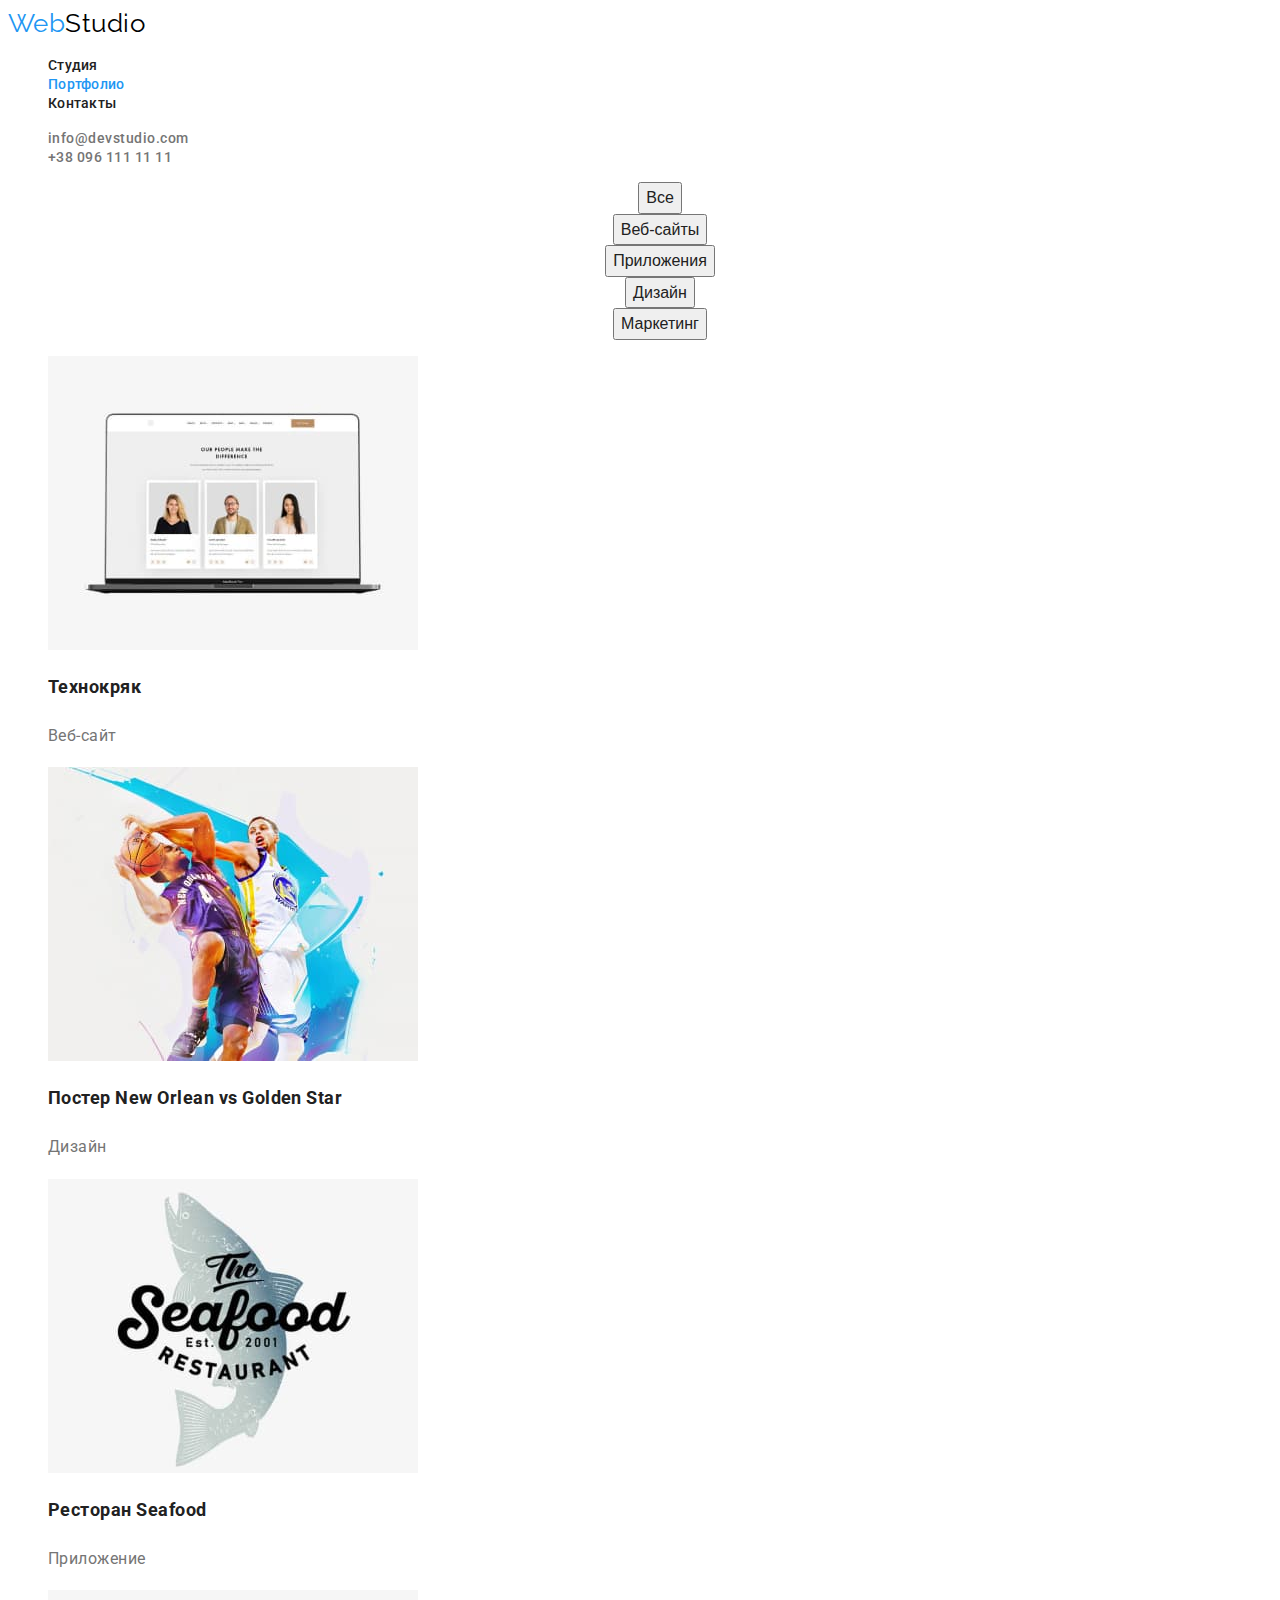
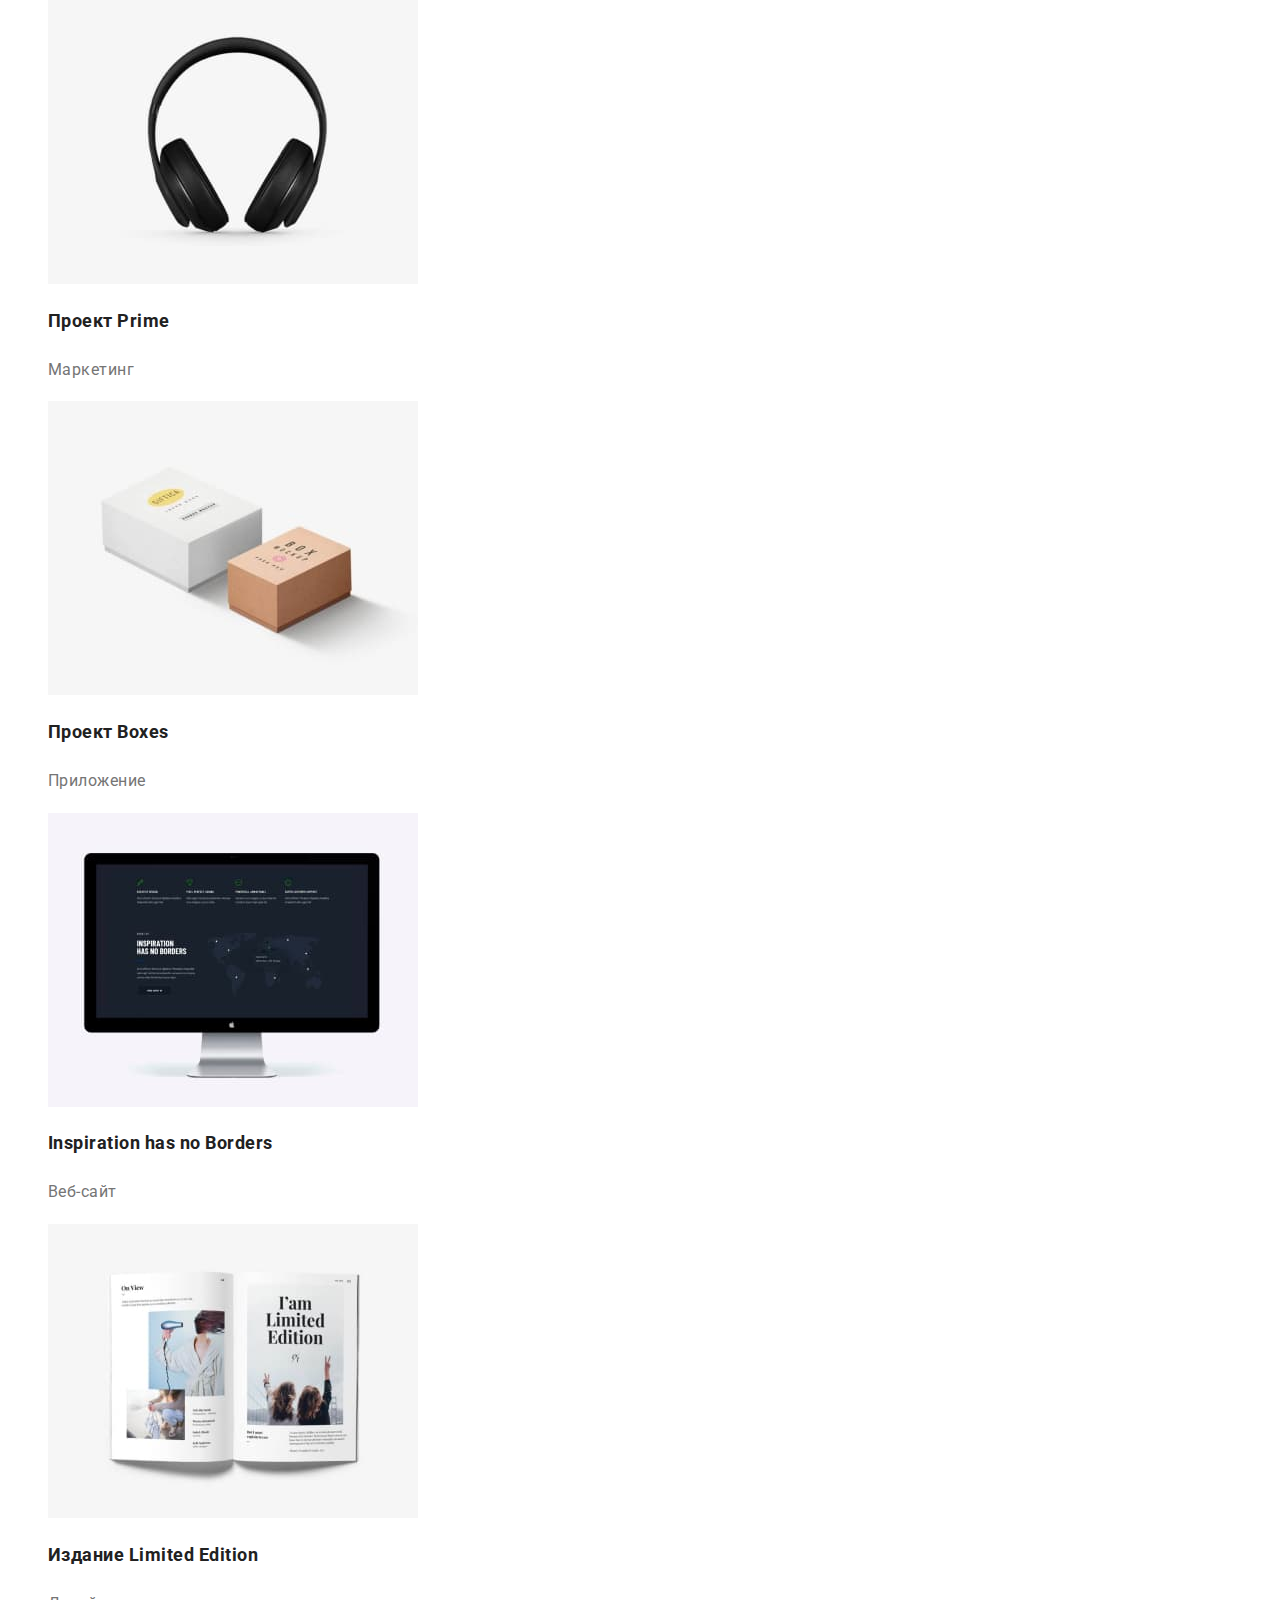
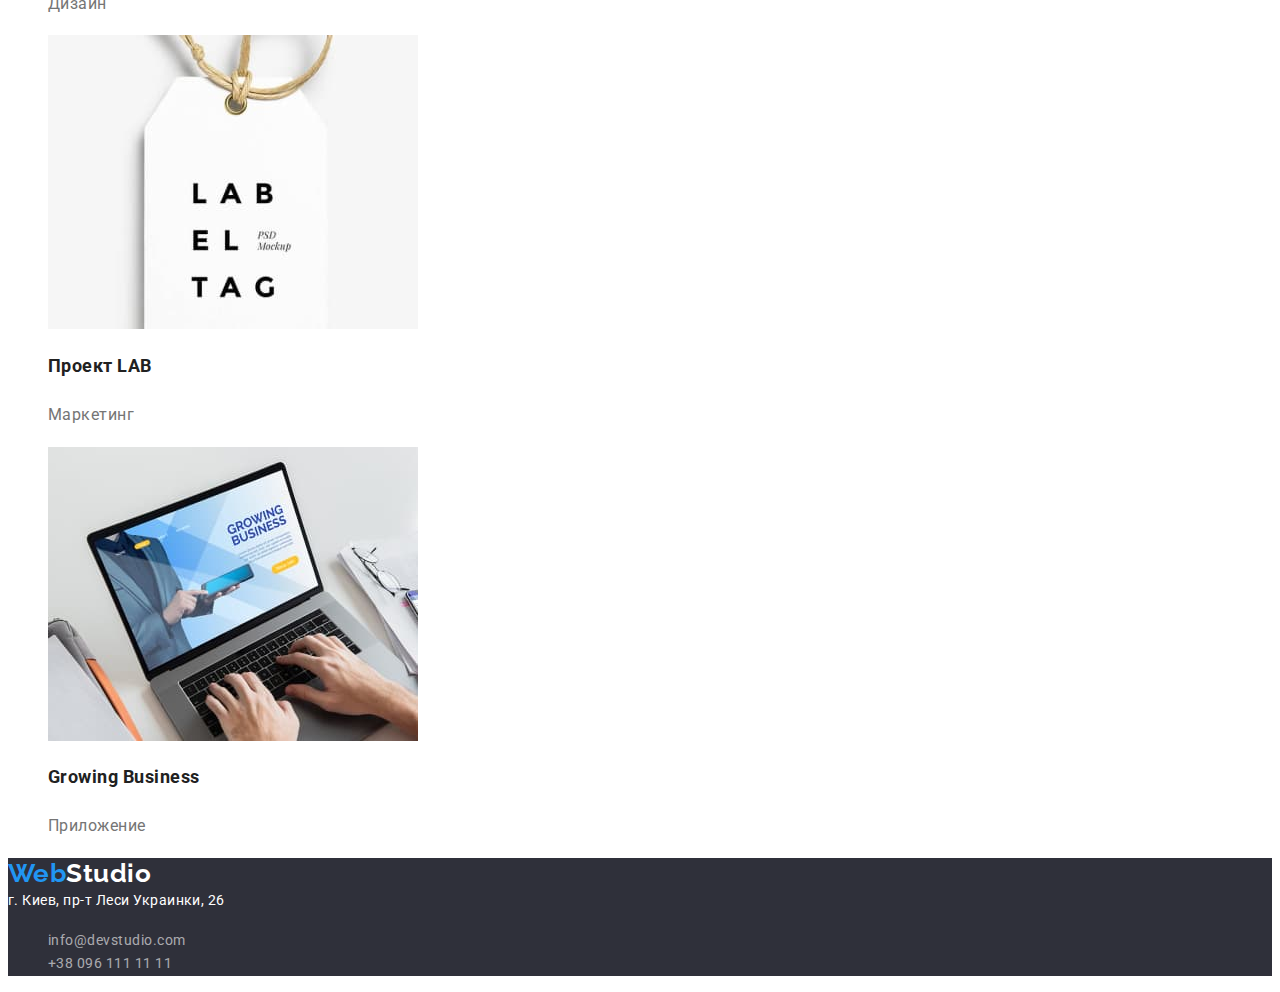
==== portfolio.html @ ec158809 "Скопіював всі дані з ДЗ№2 в папку з ДЗ№3" ====
<!DOCTYPE html>
<html lang="ru">
<head>
    <meta charset="UTF-8">
    <meta http-equiv="X-UA-Compatible" content="IE=edge">
    <meta name="viewport" content="width=device-width, initial-scale=1.0">
    <title>Document</title>
    <link rel="preconnect" href="https://fonts.googleapis.com">
    <link rel="preconnect" href="https://fonts.gstatic.com" crossorigin>
    <link href="https://fonts.googleapis.com/css2?family=Raleway:wght@700&family=Roboto:wght@400;500;700;900&display=swap"
        rel="stylesheet">
    <link rel="stylesheet" href="./css/styles.css" />
</head>

<body class="page">
    <!--Хедер сайта-->
    <header>
        <nav>
            <a href="./index.html" class="logo"><span class="span">Web</span>Studio</a>
            <ul class="site-nav list">
                <li><a href="./index.html" class="link">Студия</a></li>
                <li><a href="./portfolio.html" class="link current">Портфолио</a></li>
                <li><a href="" class="link">Контакты</a></li>
            </ul>
        </nav>
        <ul class="contacts-nav list">
            <li><a href="mailto:info@devstudio.com" class="link">info@devstudio.com</a></li>
            <li><a href="tel:+380961111111" class="link">+38 096 111 11 11</a></li>
        </ul>
    </header>

    <!--Мейн секшн Портфолио-->
    <main>
        <section>
            <ul class="portfolio-button">
                <li><button type="button" class="list">Все</button></li>
                <li><button type="button" class="list">Веб-сайты</button></li>
                <li><button type="button" class="list">Приложения</button></li>
                <li><button type="button" class="list">Дизайн</button></li>
                <li><button type="button" class="list">Маркетинг</button></li>
            </ul>
            <ul class="portfolio-works">
                <li>
                    <a href="/" class="link"><img src="./images/image1.jpg" alt="Наша работа 1" width="370">
                    <h2 class="title">Технокряк</h2>
                    <p class="text">Веб-сайт</p>
                </a>
                </li>
                <li>
                    <a href="/" class="link"><img src="./images/image2.jpg" alt="Наша работа 2" width="370">
                    <h2 class="title">Постер New Orlean vs Golden Star</h2>
                    <p class="text">Дизайн</p>
                </a>
                 </li>
                <li>
                    <a href="/" class="link"><img src="./images/image3.jpg" alt="Наша работа 3" width="370">
                    <h2 class="title">Ресторан Seafood</h2>
                    <p class="text">Приложение</p>
                </a>
                </li>
                <li>
                    <a href="/" class="link"><img src="./images/image4.jpg" alt="Наша работа 4" width="370">
                    <h2 class="title">Проект Prime</h2>
                    <p class="text">Маркетинг</p>
                </a>
                </li>
                <li>
                    <a href="/" class="link"><img src="./images/image5.jpg" alt="Наша работа 5" width="370">
                    <h2 class="title">Проект Boxes</h2>
                    <p class="text">Приложение</p>
                </a>
                </li>
                <li>
                    <a href="/" class="link"><img src="./images/image6.jpg" alt="Наша работа 6" width="370">
                    <h2 class="title">Inspiration has no Borders</h2>
                    <p class="text">Веб-сайт</p>
                </a>
                </li>
                <li>
                    <a href="/" class="link"><img src="./images/image7.jpg" alt="Наша работа 7" width="370">
                    <h2 class="title">Издание Limited Edition</h2>
                    <p class="text">Дизайн</p>
                </a>
                </li>
                <li>
                    <a href="/" class="link"><img src="./images/image8.jpg" alt="Наша работа 8" width="370">
                    <h2 class="title">Проект LAB</h2>
                    <p class="text">Маркетинг</p>
                </a>
                </li>
                <li>
                    <a href="/" class="link"><img src="./images/image9.jpg" alt="Наша работа 9" width="370">
                    <h2 class="title">Growing Business</h2>
                    <p class="text">Приложение</p>
                </a>
                </li>
            </ul>
        </section>
    </main>

            <!--Футер сайта-->
            <footer>
                <section class="footer">
                    <a href="/" class="logo"><span class="span">Web</span>Studio</a>
                    <address class="address">
                        г. Киев, пр-т Леси Украинки, 26
                    </address>
                    <address>
                        <ul class="footer-nav list">
                            <li><a href="mailto:info@devstudio.com" class="link">info@devstudio.com</a></li>
                            <li><a href="tel:+380961111111" class="link">+38 096 111 11 11</a></li>
                        </ul>
                    </address>
                </section>
            </footer>
            </body>
            
            </html>
---- css/styles.css ----
/* цвет основного текста #757575  */
/* вторичный цвет текста #212121 */
/* белый #FFFFFF*/
/* акцент #2196F3 */
/* цвет в лого #000000 */
/* цвет фона #E5E5E5 */

:root {
  --primary-text-color: #757575;
  --title-text-color: #212121;
  --accent-color: #2196f3;
  --logo-color: #000000;
  --hero-text-color: #ffffff;
  --primary-bg-color: #ffffff;
  --hero-bg-color: #2f303a;
  --footer-link-color: rgba(255, 255, 255, 0.6);
  --button-bg-hover-color: #188ce8;
}

.page {
  background-color: var(--primary-bg-color);
  color: var(--primary-text-color);
  font-family: Roboto, sans-serif;
  letter-spacing: 0.03em;
}

/* Logo */

.list {
  list-style: none;
}

.span {
  color: var(--accent-color);
}

.logo {
  color: var(--logo-color);
  font-family: Raleway, sans-serif;
  font-size: 26px;
  line-height: 1.19;
  text-decoration: none;
}

/* Site nav */
.site-nav .link {
  color: var(--title-text-color);
  font-weight: 500;
  font-size: 14px;
  line-height: 1.14;
  text-decoration: none;
  letter-spacing: 0.02em;
}

.site-nav .link:hover,
.site-nav .link:focus {
  color: var(--accent-color);
}

.contacts-nav .link {
  color: var(--primary-text-color);
  font-weight: 500;
  font-size: 14px;
  line-height: 1.14;
  text-decoration: none;
}

.contacts-nav .link:hover,
.contacts-nav .link:focus {
  color: var(--accent-color);
}
.site-nav .link.current {
  color: var(--accent-color);
}

/* Hero */
.hero-title {
  color: var(--hero-text-color);
  font-weight: 900;
  font-size: 44px;
  line-height: 1.36;
  text-align: center;
  letter-spacing: 0.06em;
  text-transform: uppercase;
}

.hero-text {
  background: var(--hero-bg-color);
}

.hero-text .button:hover {
  background-color: var(--button-bg-hover-color);
}

/* Section */
.section-title {
  color: var(--title-text-color);
  font-weight: 700;
  font-size: 36px;
  line-height: 1.17;
  text-align: center;
}

/* Portfolio works */

.portfolio-works {
  list-style: none;
}

.portfolio-works .link {
  text-decoration: none;
}

.portfolio-works .title {
  font-weight: 700;
  font-size: 18px;
  line-height: 2;
  color: var(--title-text-color);
}

.portfolio-works .text {
  font-size: 16px;
  line-height: 1.9;
  color: var(--primary-text-color);
}

/* Features */
.feature-list .title {
  color: var(--title-text-color);
  font-weight: 700;
  font-size: 14px;
  line-height: 1.14;
  text-transform: uppercase;
}

.feature-list .text {
  font-size: 14px;
  line-height: 1.7;
}

/* Team */
.team-list .title {
  color: var(--title-text-color);
  font-weight: 500;
  font-size: 16px;
  line-height: 1.19;
}

.team-list .text {
  font-size: 16px;
  line-height: 1.19;
}

/* Button */

.button {
  color: var(--hero-text-color);
  background-color: var(--accent-color);
  font-family: inherit;
  font-weight: 700;
  font-size: 16px;
  line-height: 1.88;
  align-items: center;
  text-align: center;
  cursor: pointer;
}

.portfolio-button {
  text-align: center;
  list-style: none;
  color: var(--title-text-color);
}

.portfolio-button .list {
  font-weight: 500;
  font-size: 16px;
  line-height: 1.6;
  color: var(--title-text-color);
}

.portfolio-button .list:hover {
  background-color: var(--accent-color);
  color: var(--hero-text-color);
  cursor: pointer;
}

/* Footer */

.footer {
  background: var(--hero-bg-color);
}
.footer .logo {
  font-weight: 700;
  font-size: 26px;
  line-height: 1.19;
  color: var(--hero-text-color);
}
.address {
  font-style: normal;
  font-size: 14px;
  line-height: 1.7;
  color: var(--hero-text-color);
}

.footer-nav .link {
  font-style: normal;
  font-size: 14px;
  line-height: 1.7;
  color: var(--footer-link-color);
  text-decoration: none;
}

.footer-nav .link:hover,
.footer-nav .link:focus {
  color: var(--accent-color);
}
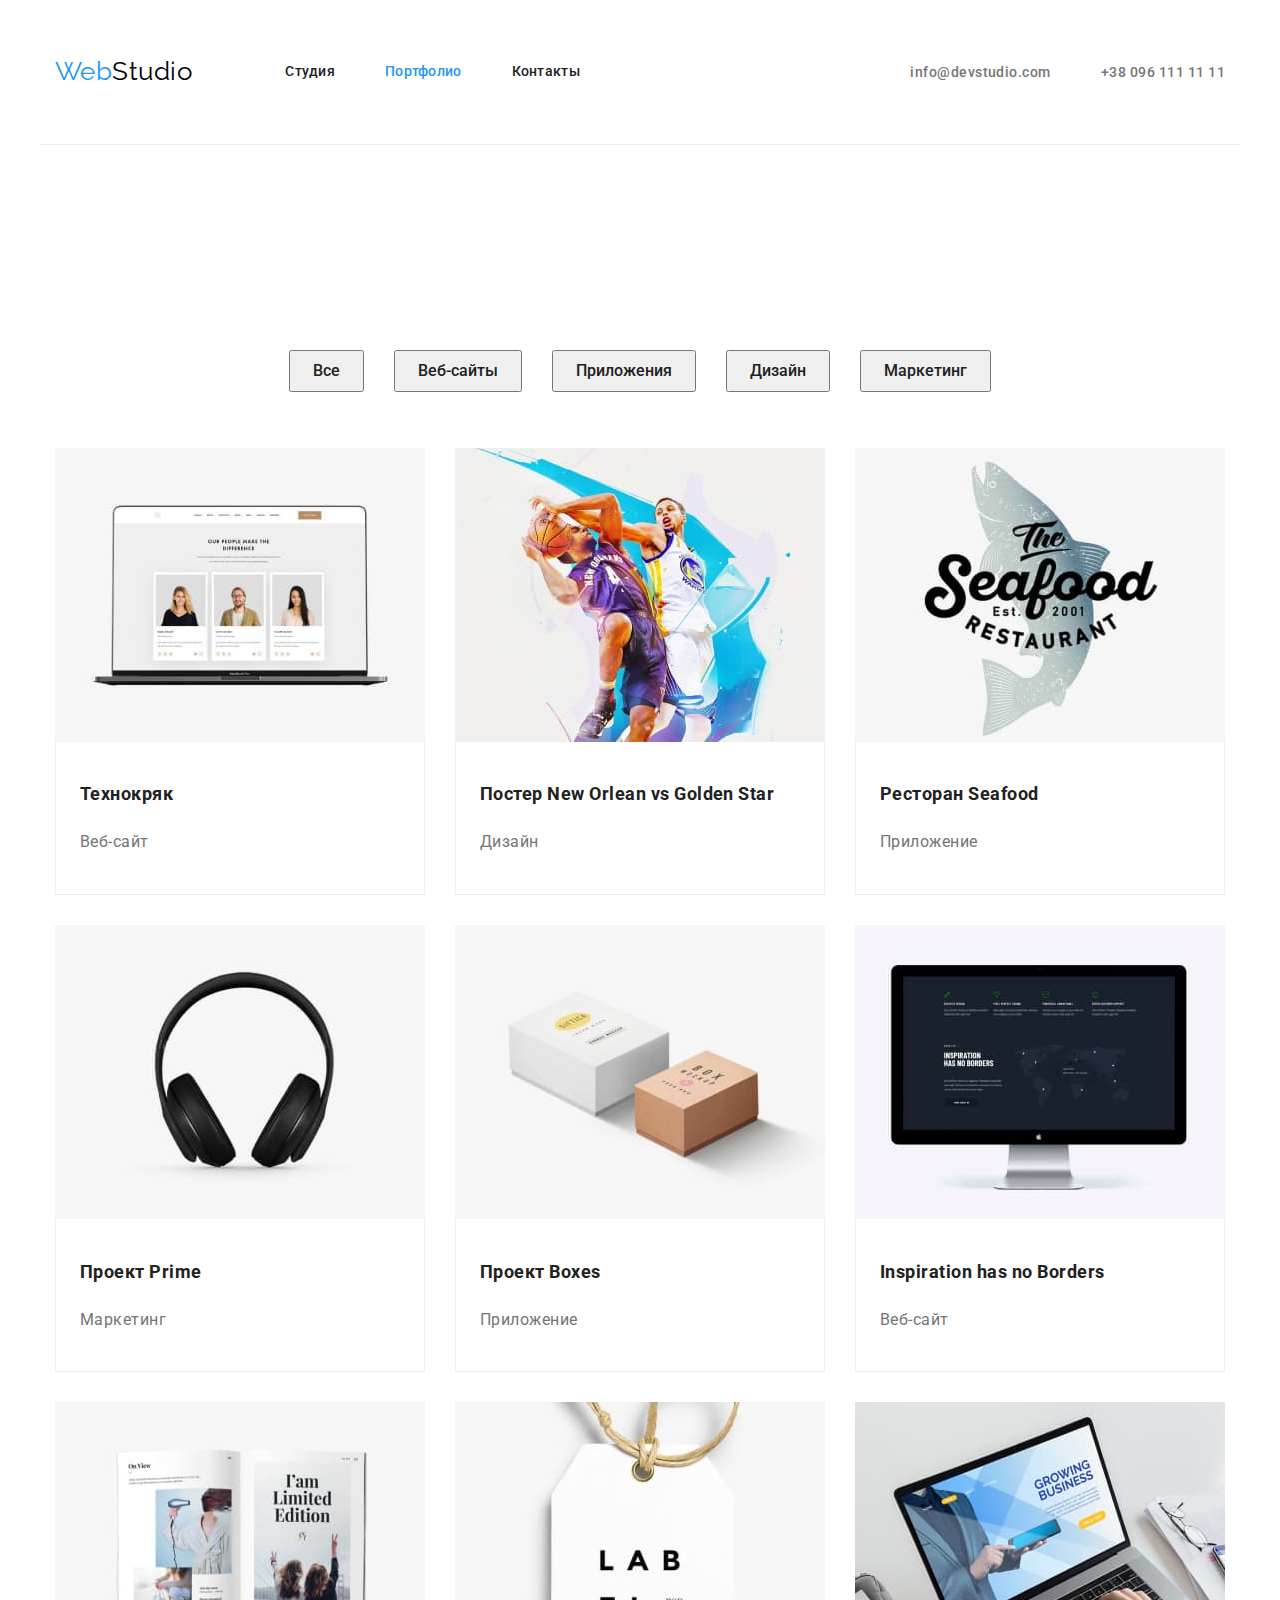
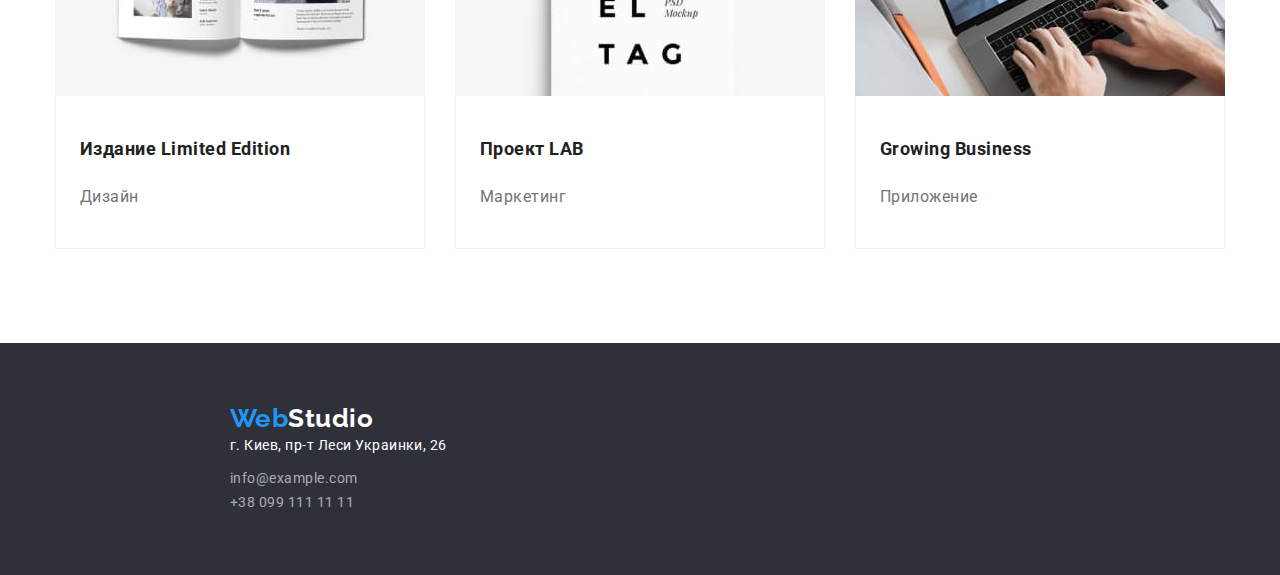
==== commit 802b56ac: "Закінчив виконання ДЗ№3" ====
--- a/portfolio.html
+++ b/portfolio.html
@@ -9,108 +9,141 @@
     <link rel="preconnect" href="https://fonts.gstatic.com" crossorigin>
     <link href="https://fonts.googleapis.com/css2?family=Raleway:wght@700&family=Roboto:wght@400;500;700;900&display=swap"
         rel="stylesheet">
+    <link rel="stylesheet" href="https://cdnjs.cloudflare.com/ajax/libs/modern-normalize/1.1.0/modern-normalize.min.css">
     <link rel="stylesheet" href="./css/styles.css" />
 </head>
 
 <body class="page">
-    <!--Хедер сайта-->
-    <header>
-        <nav>
+<!--Хедер сайта-->
+<header>
+    <div class="container header">
+        <nav class="nav">
             <a href="./index.html" class="logo"><span class="span">Web</span>Studio</a>
             <ul class="site-nav list">
-                <li><a href="./index.html" class="link">Студия</a></li>
-                <li><a href="./portfolio.html" class="link current">Портфолио</a></li>
-                <li><a href="" class="link">Контакты</a></li>
+                <li class="item"><a href="./index.html" class="link">Студия</a></li>
+                <li class="item"><a href="./portfolio.html" class="link current">Портфолио</a></li>
+                <li class="item"><a href="" class="link">Контакты</a></li>
             </ul>
         </nav>
         <ul class="contacts-nav list">
-            <li><a href="mailto:info@devstudio.com" class="link">info@devstudio.com</a></li>
-            <li><a href="tel:+380961111111" class="link">+38 096 111 11 11</a></li>
+            <li class="item"><a href="mailto:info@devstudio.com" class="link">info@devstudio.com</a></li>
+            <li class="item"><a href="tel:+380961111111" class="link">+38 096 111 11 11</a></li>
         </ul>
-    </header>
+    </div>
+</header>
 
     <!--Мейн секшн Портфолио-->
     <main>
         <section>
+            <div class="container portfolio">
             <ul class="portfolio-button">
-                <li><button type="button" class="list">Все</button></li>
-                <li><button type="button" class="list">Веб-сайты</button></li>
-                <li><button type="button" class="list">Приложения</button></li>
-                <li><button type="button" class="list">Дизайн</button></li>
-                <li><button type="button" class="list">Маркетинг</button></li>
+                <li class="item"><button type="button" class="list">Все</button></li>
+                <li class="item"><button type="button" class="list">Веб-сайты</button></li>
+                <li class="item"><button type="button" class="list">Приложения</button></li>
+                <li class="item"><button type="button" class="list">Дизайн</button></li>
+                <li class="item"><button type="button" class="list">Маркетинг</button></li>
             </ul>
             <ul class="portfolio-works">
-                <li>
+                <li class="portfolio-item">
                     <a href="/" class="link"><img src="./images/image1.jpg" alt="Наша работа 1" width="370">
+                    <div class="item-content">
                     <h2 class="title">Технокряк</h2>
                     <p class="text">Веб-сайт</p>
+                    </div>
                 </a>
                 </li>
-                <li>
+
+                <li class="portfolio-item">                    
                     <a href="/" class="link"><img src="./images/image2.jpg" alt="Наша работа 2" width="370">
+                    <div class="item-content">
                     <h2 class="title">Постер New Orlean vs Golden Star</h2>
                     <p class="text">Дизайн</p>
-                </a>
+                    </div>
+                </a>                                
                  </li>
-                <li>
+
+                <li class="portfolio-item">                   
                     <a href="/" class="link"><img src="./images/image3.jpg" alt="Наша работа 3" width="370">
+                    <div class="item-content">
                     <h2 class="title">Ресторан Seafood</h2>
                     <p class="text">Приложение</p>
+                    </div>
+                </a>                
+                </li>
+
+                <li class="portfolio-item">
+                    <a href="/" class="link"><img src="./images/image4.jpg" alt="Наша работа 4" width="370">
+                <div class="item-content">
+                    <h2 class="title">Проект Prime</h2>
+                    <p class="text">Маркетинг</p>
+                    </div>
                 </a>
                 </li>
-                <li>
-                    <a href="/" class="link"><img src="./images/image4.jpg" alt="Наша работа 4" width="370">
-                    <h2 class="title">Проект Prime</h2>
-                    <p class="text">Маркетинг</p>
+
+                <li class="portfolio-item">
+                    <a href="/" class="link"><img src="./images/image5.jpg" alt="Наша работа 5" width="370">
+                    <div class="item-content">
+                    <h2 class="title">Проект Boxes</h2>
+                    <p class="text">Приложение</p>
+                    </div>
                 </a>
                 </li>
-                <li>
-                    <a href="/" class="link"><img src="./images/image5.jpg" alt="Наша работа 5" width="370">
-                    <h2 class="title">Проект Boxes</h2>
-                    <p class="text">Приложение</p>
+
+                <li class="portfolio-item">
+                    <a href="/" class="link"><img src="./images/image6.jpg" alt="Наша работа 6" width="370">
+                    <div class="item-content">
+                    <h2 class="title">Inspiration has no Borders</h2>
+                    <p class="text">Веб-сайт</p>
+                    </div>
                 </a>
                 </li>
-                <li>
-                    <a href="/" class="link"><img src="./images/image6.jpg" alt="Наша работа 6" width="370">
-                    <h2 class="title">Inspiration has no Borders</h2>
-                    <p class="text">Веб-сайт</p>
+
+                <li class="portfolio-item">
+                    <a href="/" class="link"><img src="./images/image7.jpg" alt="Наша работа 7" width="370">
+                <div class="item-content">
+                    <h2 class="title">Издание Limited Edition</h2>
+                    <p class="text">Дизайн</p>
+                    </div>
                 </a>
                 </li>
-                <li>
-                    <a href="/" class="link"><img src="./images/image7.jpg" alt="Наша работа 7" width="370">
-                    <h2 class="title">Издание Limited Edition</h2>
-                    <p class="text">Дизайн</p>
+
+                <li class="portfolio-item">
+                    <a href="/" class="link"><img src="./images/image8.jpg" alt="Наша работа 8" width="370">
+                    <div class="item-content">
+                    <h2 class="title">Проект LAB</h2>
+                    <p class="text">Маркетинг</p>
+                    </div>
                 </a>
                 </li>
-                <li>
-                    <a href="/" class="link"><img src="./images/image8.jpg" alt="Наша работа 8" width="370">
-                    <h2 class="title">Проект LAB</h2>
-                    <p class="text">Маркетинг</p>
-                </a>
-                </li>
-                <li>
+
+                <li class="portfolio-item">
                     <a href="/" class="link"><img src="./images/image9.jpg" alt="Наша работа 9" width="370">
-                    <h2 class="title">Growing Business</h2>
+                    <div class="item-content">
+                        <h2 class="title">Growing Business</h2>
                     <p class="text">Приложение</p>
+                    </div>
                 </a>
                 </li>
             </ul>
+            </div>
         </section>
     </main>
 
             <!--Футер сайта-->
             <footer>
                 <section class="footer">
-                    <a href="/" class="logo"><span class="span">Web</span>Studio</a>
-                    <address class="address">
-                        г. Киев, пр-т Леси Украинки, 26
-                    </address>
-                    <address>
-                        <ul class="footer-nav list">
-                            <li><a href="mailto:info@devstudio.com" class="link">info@devstudio.com</a></li>
-                            <li><a href="tel:+380961111111" class="link">+38 096 111 11 11</a></li>
-                        </ul>
-                    </address>
+                    <div class="container footer-site">
+                        <a href="/" class="logo"><span class="span">Web</span>Studio</a>
+                        <address class="address">
+                            г. Киев, пр-т Леси Украинки, 26
+                        </address>
+                        <address>
+                            <ul class="footer-nav list">
+                                <li><a href="info@example.com" class="link">info@example.com</a></li>
+                                <li><a href="tel:+380991111111" class="link">+38 099 111 11 11</a></li>
+                            </ul>
+                        </address>
+                    </div>
                 </section>
             </footer>
             </body>
--- a/css/styles.css
+++ b/css/styles.css
@@ -15,6 +15,7 @@
   --hero-bg-color: #2f303a;
   --footer-link-color: rgba(255, 255, 255, 0.6);
   --button-bg-hover-color: #188ce8;
+  --header-border-color: #ececec;
 }
 
 .page {
@@ -24,14 +25,45 @@
   letter-spacing: 0.03em;
 }
 
+img {
+display: block;
+max-width: 100%;
+height: auto;
+}
+
+.container {
+  width: 1200px;
+  margin-left: auto;
+  margin-right: auto;
+  padding-left: 15px;
+  padding-right: 15px;
+  }
+
+/* Header */
+
+.header {
+  display: flex;
+  align-items: center;
+  margin-top: 0;
+  margin-bottom: 11px;
+  padding-top: 32px;
+  padding-bottom: 32px;
+  border-bottom: 1px solid var(--header-border-color);
+  px;
+}
+
 /* Logo */
 
 .list {
   list-style: none;
+  padding: 0;
+  margin: 0;
 }
 
 .span {
   color: var(--accent-color);
+  padding-top: 24px;
+  padding-bottom: 25px;
 }
 
 .logo {
@@ -40,16 +72,40 @@
   font-size: 26px;
   line-height: 1.19;
   text-decoration: none;
+  padding-top: 24px;
+  padding-bottom: 25px;
 }
 
 /* Site nav */
+
+.nav {
+  display: flex;
+}
+
+.site-nav {
+  display: flex;
+  margin-left: 93px;
+}
+
+.site-nav .item + .item {
+  margin-left: 50px;
+}
+
+.contacts-nav {
+  display: flex;
+  margin-left: auto;
+}
+
 .site-nav .link {
+  display: block;
   color: var(--title-text-color);
   font-weight: 500;
   font-size: 14px;
   line-height: 1.14;
   text-decoration: none;
   letter-spacing: 0.02em;
+  padding-top: 32px;
+  padding-bottom: 32px;
 }
 
 .site-nav .link:hover,
@@ -57,6 +113,10 @@
   color: var(--accent-color);
 }
 
+.contacts-nav .item + .item {
+  margin-left: 50px;
+}
+
 .contacts-nav .link {
   color: var(--primary-text-color);
   font-weight: 500;
@@ -74,18 +134,25 @@
 }
 
 /* Hero */
+
 .hero-title {
   color: var(--hero-text-color);
   font-weight: 900;
   font-size: 44px;
   line-height: 1.36;
-  text-align: center;
   letter-spacing: 0.06em;
   text-transform: uppercase;
+  margin-top: 0;
+  margin-bottom: 0px;
+  padding-top: 200px;
+  padding-bottom: 30px;
+  min-width: 696px;
 }
 
 .hero-text {
   background: var(--hero-bg-color);
+  text-align: center;
+  max-width: 1600px;
 }
 
 .hero-text .button:hover {
@@ -101,15 +168,42 @@
   text-align: center;
 }
 
+.visually-hidden {
+  position: absolute;
+  clip: rect(0 0 0 0);
+  width: 1px;
+  height: 1px;
+  margin: -1px;
+}
+
 /* Portfolio works */
+
+.portfolio {
+  padding-top: 94px;
+  padding-bottom: 94px;
+  margin-top: 0;
+  margin-bottom: 0;
+}
 
 .portfolio-works {
   list-style: none;
+  padding: 0;
+  margin: 0;
+  display: flex;
+  flex-wrap: wrap;
+  margin-left: -30px;
+  margin-top: -30px;
+}
+
+.portfolio-item {
+  flex-basis: calc(100%/3-30px);
+  margin-left: 30px;
+  margin-top: 30px;
 }
 
 .portfolio-works .link {
   text-decoration: none;
-}
+  }
 
 .portfolio-works .title {
   font-weight: 700;
@@ -122,10 +216,38 @@
   font-size: 16px;
   line-height: 1.9;
   color: var(--primary-text-color);
+  margin-top: 4px;
+}
+
+.item-content {
+  padding: 20px 24px;
+  border-bottom: 1px solid #EEEEEE;
+  border-left: 1px solid #EEEEEE; 
+  border-right: 1px solid #EEEEEE;
 }
 
 /* Features */
-.feature-list .title {
+.features {
+  padding-top: 83px;
+  padding-bottom: 94px;
+  margin-top: 0;
+  margin-bottom: 0;
+  }
+
+  .feature-list {
+    display: flex;
+  }
+  
+  .feature-list .item {
+    width: 270px;
+    margin-left: 30px;
+  }
+
+ .feature-list .title {
+  margin-top: 0;
+  margin-bottom: 10px;
+  padding-top: 0;
+  padding-bottom: 0;
   color: var(--title-text-color);
   font-weight: 700;
   font-size: 14px;
@@ -134,21 +256,78 @@
 }
 
 .feature-list .text {
+  margin-top: 0;
+  margin-bottom: 0;
+  padding-top: 0;
+  padding-bottom: 0;
   font-size: 14px;
   line-height: 1.7;
 }
 
+/* Working */
+
+.working {
+  padding-top: 0;
+  padding-bottom: 94px;
+  margin-top: 0;
+  margin-bottom: 0;
+  }
+
+.we-working {
+  margin-top: 0;
+  margin-bottom: 50px;
+  padding-top: 0;
+  padding-bottom: 0;
+}
+
+.working-list {
+  display: flex;
+  list-style: none;
+}
+
+.working-list .item + .item {
+  margin-left: 30px;
+}
+
 /* Team */
+
+.team {
+  max-width: 1600px;
+  margin-top: 0;
+  margin-bottom: 0;
+  padding-top: 0;
+  padding-bottom: 94px;
+}
+
+.section-title .team {
+  margin-top: 0;
+  margin-bottom: 0;
+  padding-top: 0;
+  padding-bottom: 50px;
+  }
+
+  .team-list {
+    display: flex;
+  }
+
+  .team-list .item + .item {
+    margin-left: 30px;
+  }
+
 .team-list .title {
   color: var(--title-text-color);
   font-weight: 500;
   font-size: 16px;
   line-height: 1.19;
-}
+  margin: 30px 59px 10px 60px;
+  padding: 0;
+  }
 
 .team-list .text {
   font-size: 16px;
   line-height: 1.19;
+  margin: 0 70px 30px;
+  padding: 0;
 }
 
 /* Button */
@@ -163,12 +342,28 @@
   align-items: center;
   text-align: center;
   cursor: pointer;
-}
+
+  border-radius: 4px;
+  min-width: 200px;
+  padding: 10px 32px;
+  display: inline-block;
+  margin-top: 30px;
+  margin-bottom: 200px;
+  }
 
 .portfolio-button {
+  display: flex;
+  justify-content: center;
   text-align: center;
   list-style: none;
   color: var(--title-text-color);
+  margin: 0;
+  padding: 0;
+}
+
+.portfolio-button .item + .item {
+  display: flex;
+  margin-left: 30px;
 }
 
 .portfolio-button .list {
@@ -176,6 +371,10 @@
   font-size: 16px;
   line-height: 1.6;
   color: var(--title-text-color);
+  max-width: 145px;
+  padding: 6px 22px;
+  margin-top: 100px;
+  margin-bottom: 56px;
 }
 
 .portfolio-button .list:hover {
@@ -186,20 +385,34 @@
 
 /* Footer */
 
+.footer-site {
+  width: 1600px;
+  padding-top: 60px;
+  padding-bottom: 60px;
+  margin-top: 0;
+  margin-bottom: 0;
+ }
+
 .footer {
   background: var(--hero-bg-color);
 }
+
 .footer .logo {
   font-weight: 700;
   font-size: 26px;
   line-height: 1.19;
   color: var(--hero-text-color);
+  margin: 0 1240px 20px 215px;
+  padding: 0;
 }
 .address {
   font-style: normal;
   font-size: 14px;
   line-height: 1.7;
   color: var(--hero-text-color);
+  margin: 0 1154px 9px 215px;
+  padding: 0;
+  width: 231px;
 }
 
 .footer-nav .link {
@@ -208,6 +421,9 @@
   line-height: 1.7;
   color: var(--footer-link-color);
   text-decoration: none;
+  margin: 0 1154px 9px 215px ;
+  padding: 0;
+  width: 231px;
 }
 
 .footer-nav .link:hover,
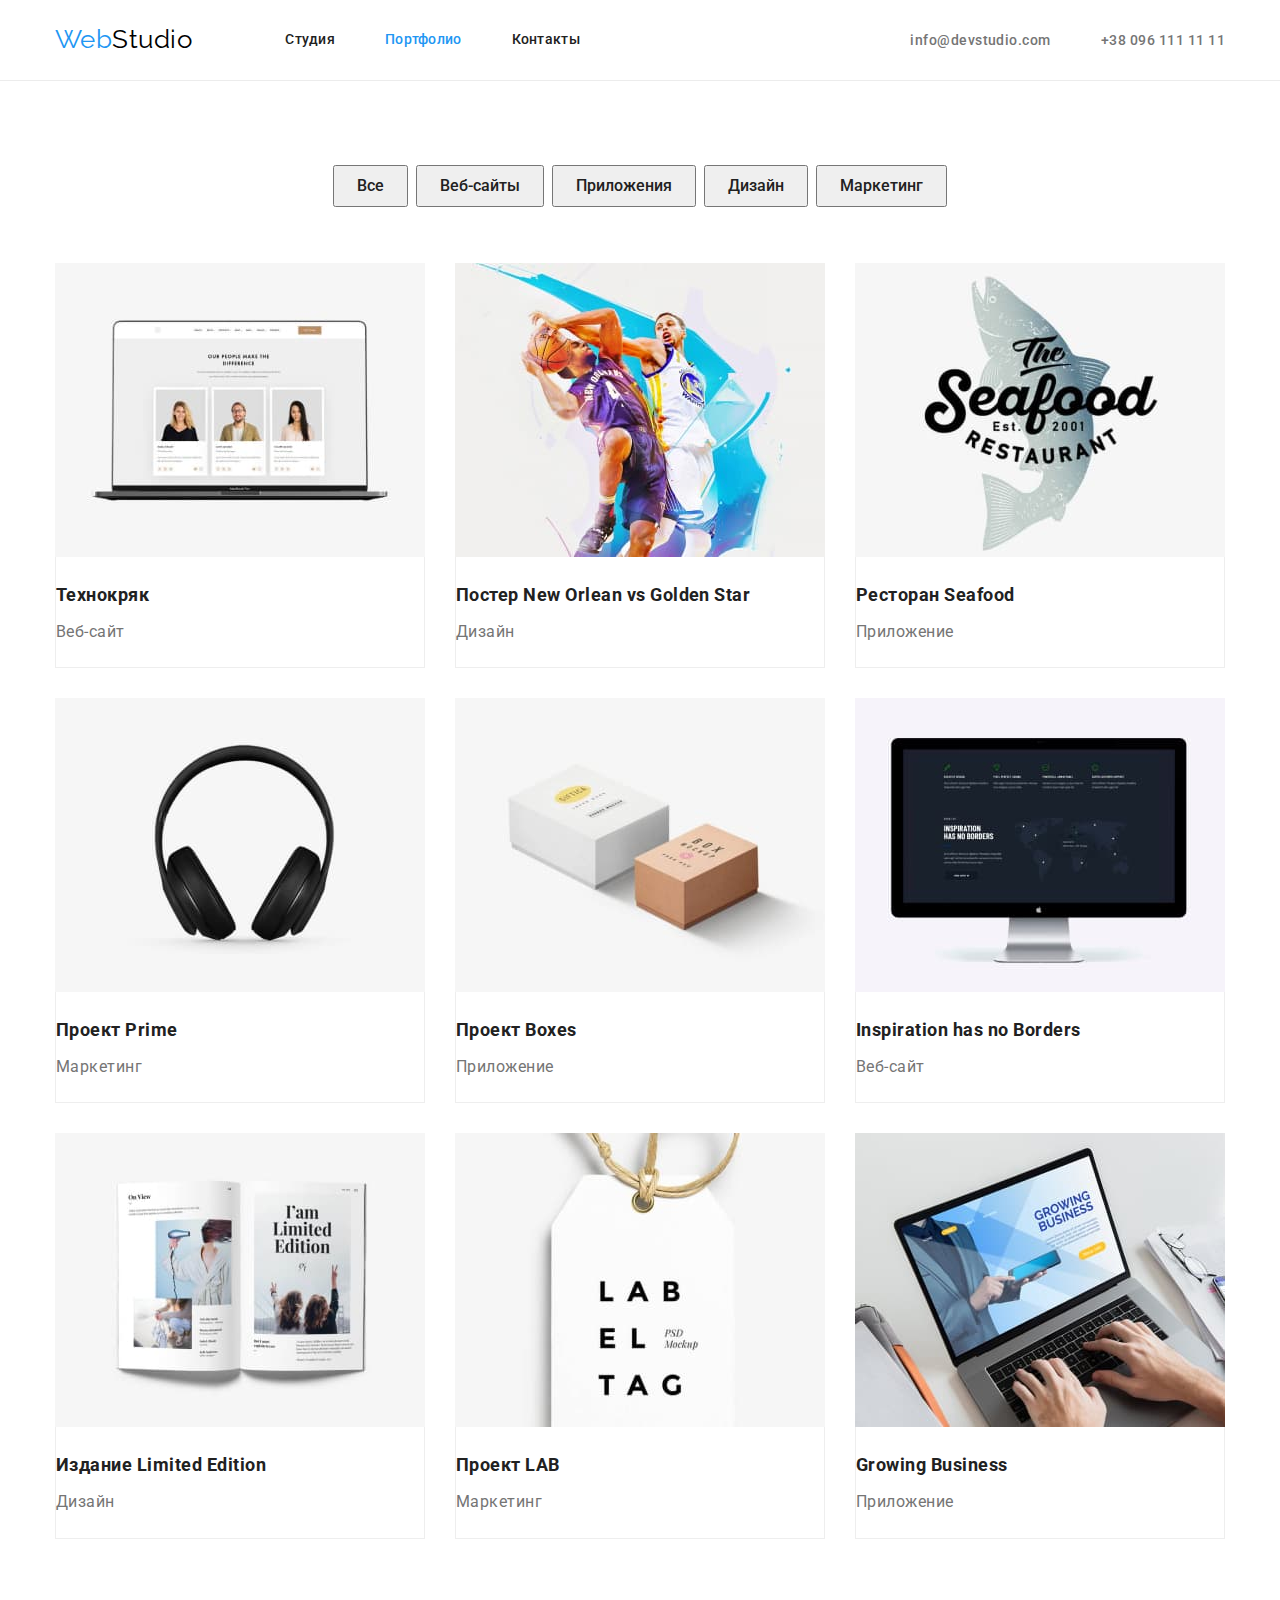
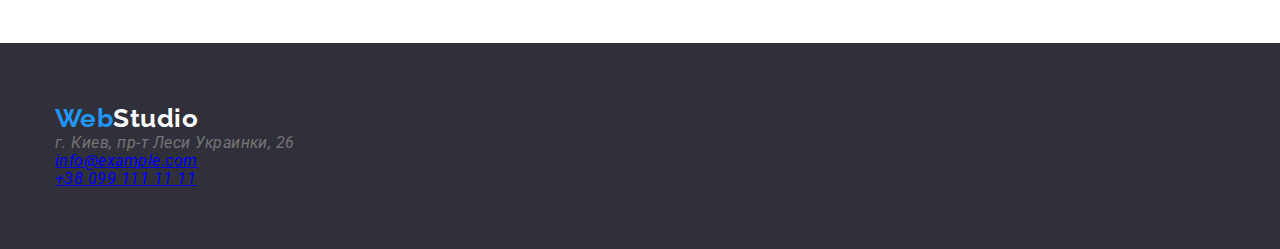
==== commit bb33711d: "Виправив правки ментора в ДЗ№3 крім одної, роблю пуш для ментора Григорія для допомоги" ====
--- a/portfolio.html
+++ b/portfolio.html
@@ -15,7 +15,7 @@
 
 <body class="page">
 <!--Хедер сайта-->
-<header>
+<header class="top-header">
     <div class="container header">
         <nav class="nav">
             <a href="./index.html" class="logo"><span class="span">Web</span>Studio</a>
--- a/css/styles.css
+++ b/css/styles.css
@@ -25,6 +25,11 @@
   letter-spacing: 0.03em;
 }
 
+ul {
+  padding: 0;
+  margin: 0;
+}
+
 img {
 display: block;
 max-width: 100%;
@@ -41,16 +46,15 @@
 
 /* Header */
 
+.top-header {
+border-bottom: 1px solid var(--header-border-color);
+}
+
 .header {
   display: flex;
   align-items: center;
   margin-top: 0;
-  margin-bottom: 11px;
-  padding-top: 32px;
-  padding-bottom: 32px;
-  border-bottom: 1px solid var(--header-border-color);
-  px;
-}
+  }
 
 /* Logo */
 
@@ -144,8 +148,6 @@
   text-transform: uppercase;
   margin-top: 0;
   margin-bottom: 0px;
-  padding-top: 200px;
-  padding-bottom: 30px;
   min-width: 696px;
 }
 
@@ -153,6 +155,9 @@
   background: var(--hero-bg-color);
   text-align: center;
   max-width: 1600px;
+  padding-top: 200px;
+  padding-bottom: 280px;
+  margin: 0 auto;
 }
 
 .hero-text .button:hover {
@@ -179,8 +184,8 @@
 /* Portfolio works */
 
 .portfolio {
-  padding-top: 94px;
-  padding-bottom: 94px;
+  padding-top: 84px;
+  padding-bottom: 104px;
   margin-top: 0;
   margin-bottom: 0;
 }
@@ -210,26 +215,37 @@
   font-size: 18px;
   line-height: 2;
   color: var(--title-text-color);
+  margin-top: 0;
+  margin-bottom: 4px;
+  padding-top: 0;
+  padding-bottom: 0;
 }
 
 .portfolio-works .text {
   font-size: 16px;
   line-height: 1.9;
   color: var(--primary-text-color);
-  margin-top: 4px;
+  margin-top: 0px;
+  margin-bottom: 0;
+  padding-top: 0;
+  padding-bottom: 0;
 }
 
 .item-content {
-  padding: 20px 24px;
+  padding-top: 20px;
+  padding-bottom: 20px;
   border-bottom: 1px solid #EEEEEE;
   border-left: 1px solid #EEEEEE; 
   border-right: 1px solid #EEEEEE;
 }
 
 /* Features */
+.section-features {
+  padding-top: 94px;
+  padding-bottom: 94px;
+}
+
 .features {
-  padding-top: 83px;
-  padding-bottom: 94px;
   margin-top: 0;
   margin-bottom: 0;
   }
@@ -291,12 +307,17 @@
 
 /* Team */
 
+.section-team {
+  padding-top: 94px;
+  padding-bottom: 94px;
+}
+
 .team {
   max-width: 1600px;
   margin-top: 0;
-  margin-bottom: 0;
-  padding-top: 0;
-  padding-bottom: 94px;
+  margin-bottom: 50px;
+  padding-top: 0;
+  padding-bottom:0;
 }
 
 .section-title .team {
@@ -310,8 +331,18 @@
     display: flex;
   }
 
+  .team-list .item {
+    width: 270px;
+  }
+
   .team-list .item + .item {
     margin-left: 30px;
+    
+  }
+
+  .team-worker {
+    padding-top: 30px;
+    padding-bottom: 30px;
   }
 
 .team-list .title {
@@ -319,15 +350,18 @@
   font-weight: 500;
   font-size: 16px;
   line-height: 1.19;
-  margin: 30px 59px 10px 60px;
-  padding: 0;
+  margin-top: 0;
+  margin-bottom: 10px;
+  padding: 0;
+  text-align: center;
   }
 
 .team-list .text {
   font-size: 16px;
   line-height: 1.19;
-  margin: 0 70px 30px;
-  padding: 0;
+  margin: 0;
+  padding: 0;
+  text-align: center;
 }
 
 /* Button */
@@ -348,7 +382,7 @@
   padding: 10px 32px;
   display: inline-block;
   margin-top: 30px;
-  margin-bottom: 200px;
+  margin-bottom: 0;
   }
 
 .portfolio-button {
@@ -363,7 +397,7 @@
 
 .portfolio-button .item + .item {
   display: flex;
-  margin-left: 30px;
+  margin-left: 8px;
 }
 
 .portfolio-button .list {
@@ -373,7 +407,7 @@
   color: var(--title-text-color);
   max-width: 145px;
   padding: 6px 22px;
-  margin-top: 100px;
+  margin-top: 0;
   margin-bottom: 56px;
 }
 
@@ -386,15 +420,16 @@
 /* Footer */
 
 .footer-site {
-  width: 1600px;
+  padding-top: 0;
+  padding-bottom: 0;
+  margin-top: 0;
+  margin-bottom: 0;
+ }
+
+.footer {
+  background: var(--hero-bg-color);
   padding-top: 60px;
   padding-bottom: 60px;
-  margin-top: 0;
-  margin-bottom: 0;
- }
-
-.footer {
-  background: var(--hero-bg-color);
 }
 
 .footer .logo {
@@ -402,16 +437,20 @@
   font-size: 26px;
   line-height: 1.19;
   color: var(--hero-text-color);
-  margin: 0 1240px 20px 215px;
-  padding: 0;
-}
-.address {
+  margin-top: 0;
+  margin-bottom: 20px;
+  padding-top: 0;
+  padding-bottom: 0;
+
+  .address {
   font-style: normal;
   font-size: 14px;
   line-height: 1.7;
   color: var(--hero-text-color);
-  margin: 0 1154px 9px 215px;
-  padding: 0;
+  margin-top: 0;
+  margin-bottom: 9px;
+  padding-top: 0;
+  padding-bottom: 0;
   width: 231px;
 }
 
@@ -421,8 +460,10 @@
   line-height: 1.7;
   color: var(--footer-link-color);
   text-decoration: none;
-  margin: 0 1154px 9px 215px ;
-  padding: 0;
+  margin-top: 0;
+  margin-bottom: 9px;
+  padding-top: 0;
+  padding-bottom: 9px;
   width: 231px;
 }
 
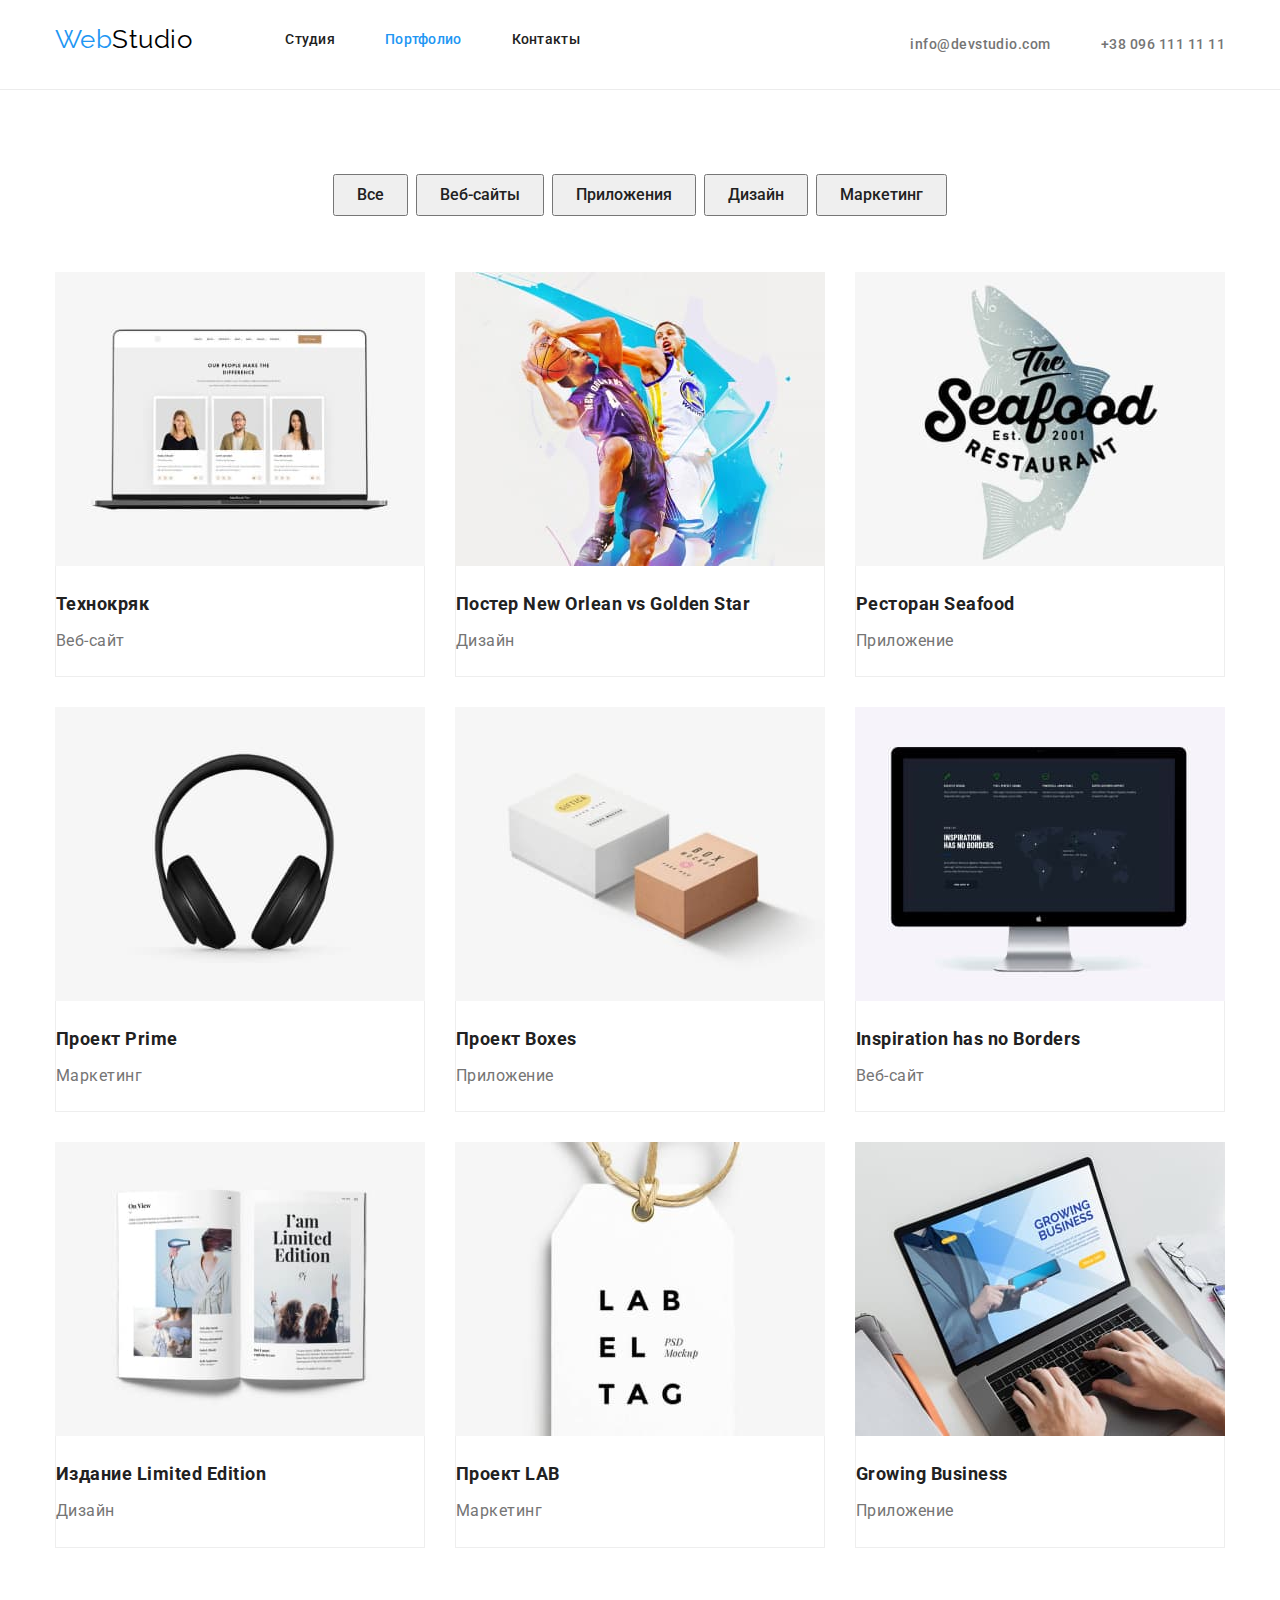
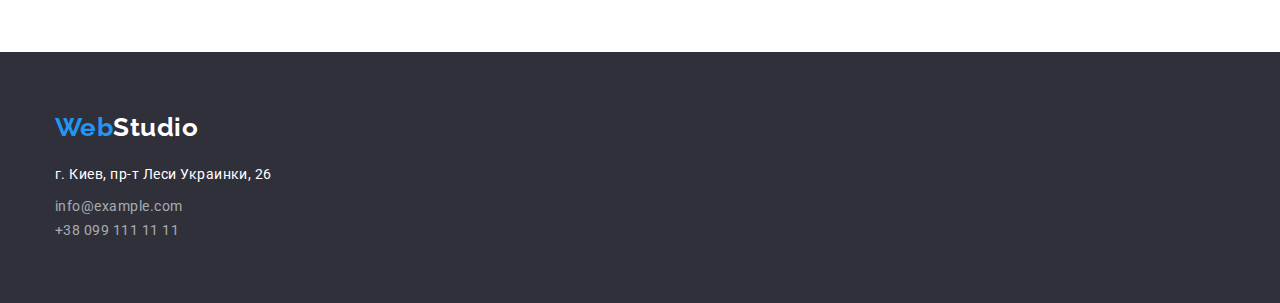
==== commit e6f58361: "Фінальна корекція помилок в ДЗ№3" ====
--- a/portfolio.html
+++ b/portfolio.html
@@ -129,23 +129,18 @@
         </section>
     </main>
 
-            <!--Футер сайта-->
-            <footer>
-                <section class="footer">
-                    <div class="container footer-site">
-                        <a href="/" class="logo"><span class="span">Web</span>Studio</a>
-                        <address class="address">
-                            г. Киев, пр-т Леси Украинки, 26
-                        </address>
-                        <address>
-                            <ul class="footer-nav list">
-                                <li><a href="info@example.com" class="link">info@example.com</a></li>
-                                <li><a href="tel:+380991111111" class="link">+38 099 111 11 11</a></li>
-                            </ul>
-                        </address>
-                    </div>
-                </section>
-            </footer>
+        <!--Футер сайта-->
+        <footer class="footer">
+            <div class="container footer-site">
+                <a href="/" class="logo"><span class="span">Web</span>Studio</a>
+                <address class="address">
+                    <ul class="footer-nav list">
+                        <li class="map-address">г. Киев, пр-т Леси Украинки, 26</li>
+                        <li><a href="info@example.com" class="link">info@example.com</a></li>
+                        <li><a href="tel:+380991111111" class="link">+38 099 111 11 11</a></li>
+                    </ul>
+                </address>
+            </div>
+        </footer>
             </body>
-            
             </html>--- a/css/styles.css
+++ b/css/styles.css
@@ -31,9 +31,9 @@
 }
 
 img {
-display: block;
-max-width: 100%;
-height: auto;
+  display: block;
+  max-width: 100%;
+  height: auto;
 }
 
 .container {
@@ -42,26 +42,30 @@
   margin-right: auto;
   padding-left: 15px;
   padding-right: 15px;
-  }
+}
 
 /* Header */
 
 .top-header {
-border-bottom: 1px solid var(--header-border-color);
+  border-bottom: 1px solid var(--header-border-color);
 }
 
 .header {
   display: flex;
   align-items: center;
   margin-top: 0;
-  }
+}
 
 /* Logo */
 
-.list {
+ul {
   list-style: none;
   padding: 0;
   margin: 0;
+}
+
+a {
+  text-decoration: none;
 }
 
 .span {
@@ -71,6 +75,7 @@
 }
 
 .logo {
+  display: block;
   color: var(--logo-color);
   font-family: Raleway, sans-serif;
   font-size: 26px;
@@ -201,14 +206,14 @@
 }
 
 .portfolio-item {
-  flex-basis: calc(100%/3-30px);
+  flex-basis: calc(100% / 3-30px);
   margin-left: 30px;
   margin-top: 30px;
 }
 
 .portfolio-works .link {
   text-decoration: none;
-  }
+}
 
 .portfolio-works .title {
   font-weight: 700;
@@ -234,9 +239,9 @@
 .item-content {
   padding-top: 20px;
   padding-bottom: 20px;
-  border-bottom: 1px solid #EEEEEE;
-  border-left: 1px solid #EEEEEE; 
-  border-right: 1px solid #EEEEEE;
+  border-bottom: 1px solid #eeeeee;
+  border-left: 1px solid #eeeeee;
+  border-right: 1px solid #eeeeee;
 }
 
 /* Features */
@@ -248,18 +253,18 @@
 .features {
   margin-top: 0;
   margin-bottom: 0;
-  }
-
-  .feature-list {
-    display: flex;
-  }
-  
-  .feature-list .item {
-    width: 270px;
-    margin-left: 30px;
-  }
-
- .feature-list .title {
+}
+
+.feature-list {
+  display: flex;
+}
+
+.feature-list .item {
+  width: 270px;
+  margin-left: 30px;
+}
+
+.feature-list .title {
   margin-top: 0;
   margin-bottom: 10px;
   padding-top: 0;
@@ -287,7 +292,7 @@
   padding-bottom: 94px;
   margin-top: 0;
   margin-bottom: 0;
-  }
+}
 
 .we-working {
   margin-top: 0;
@@ -317,7 +322,7 @@
   margin-top: 0;
   margin-bottom: 50px;
   padding-top: 0;
-  padding-bottom:0;
+  padding-bottom: 0;
 }
 
 .section-title .team {
@@ -325,25 +330,24 @@
   margin-bottom: 0;
   padding-top: 0;
   padding-bottom: 50px;
-  }
-
-  .team-list {
-    display: flex;
-  }
-
-  .team-list .item {
-    width: 270px;
-  }
-
-  .team-list .item + .item {
-    margin-left: 30px;
-    
-  }
-
-  .team-worker {
-    padding-top: 30px;
-    padding-bottom: 30px;
-  }
+}
+
+.team-list {
+  display: flex;
+}
+
+.team-list .item {
+  width: 270px;
+}
+
+.team-list .item + .item {
+  margin-left: 30px;
+}
+
+.team-worker {
+  padding-top: 30px;
+  padding-bottom: 30px;
+}
 
 .team-list .title {
   color: var(--title-text-color);
@@ -354,7 +358,7 @@
   margin-bottom: 10px;
   padding: 0;
   text-align: center;
-  }
+}
 
 .team-list .text {
   font-size: 16px;
@@ -383,7 +387,7 @@
   display: inline-block;
   margin-top: 30px;
   margin-bottom: 0;
-  }
+}
 
 .portfolio-button {
   display: flex;
@@ -419,17 +423,17 @@
 
 /* Footer */
 
-.footer-site {
-  padding-top: 0;
-  padding-bottom: 0;
-  margin-top: 0;
-  margin-bottom: 0;
- }
-
 .footer {
   background: var(--hero-bg-color);
   padding-top: 60px;
   padding-bottom: 60px;
+}
+
+.footer-site {
+  padding-top: 0;
+  padding-bottom: 0;
+  margin-top: 0;
+  margin-bottom: 0;
 }
 
 .footer .logo {
@@ -441,30 +445,31 @@
   margin-bottom: 20px;
   padding-top: 0;
   padding-bottom: 0;
-
-  .address {
+}
+
+.footer-nav {
+  text-decoration: none;
   font-style: normal;
   font-size: 14px;
   line-height: 1.7;
+  width: 231px;
+}
+
+.address {
+  font-style: normal;
+}
+
+.map-address {
   color: var(--hero-text-color);
   margin-top: 0;
   margin-bottom: 9px;
-  padding-top: 0;
-  padding-bottom: 0;
-  width: 231px;
-}
-
-.footer-nav .link {
-  font-style: normal;
-  font-size: 14px;
-  line-height: 1.7;
+}
+
+a.link {
+  text-decoration: none;
   color: var(--footer-link-color);
-  text-decoration: none;
   margin-top: 0;
   margin-bottom: 9px;
-  padding-top: 0;
-  padding-bottom: 9px;
-  width: 231px;
 }
 
 .footer-nav .link:hover,
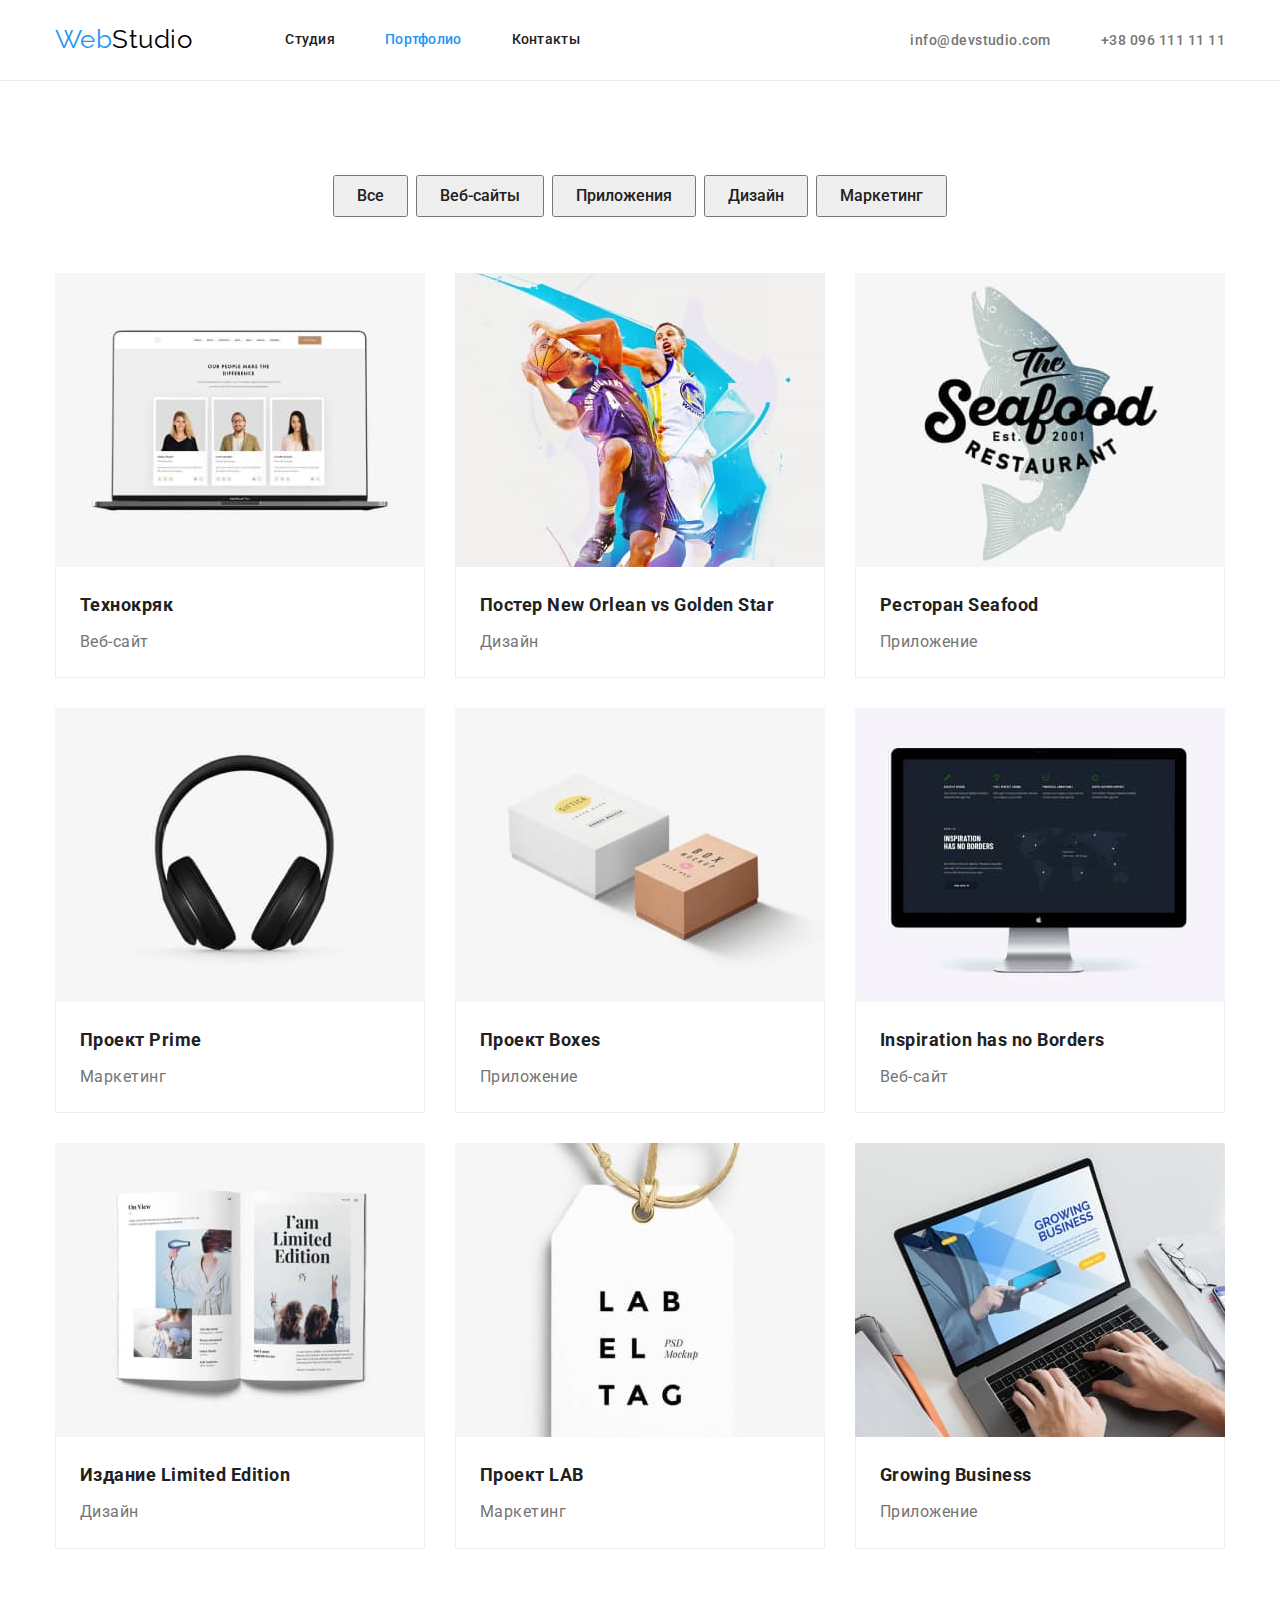
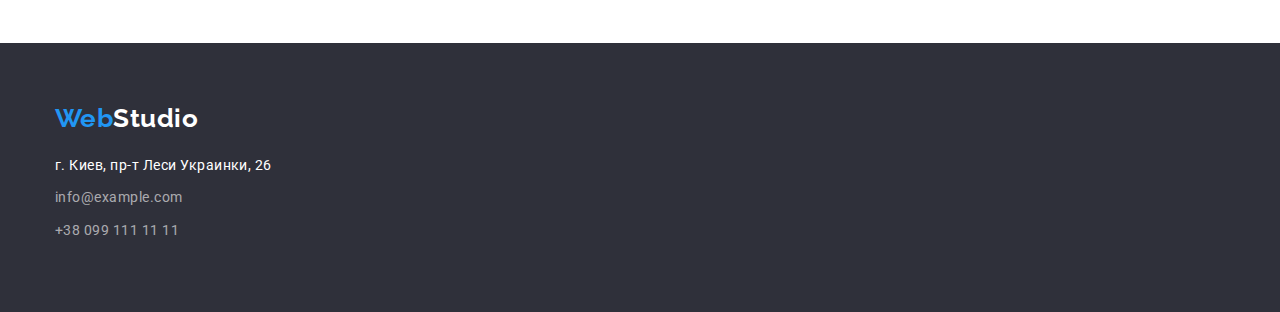
==== commit 7189fff3: "Виправив повторні правки  по ДЗ №3" ====
--- a/portfolio.html
+++ b/portfolio.html
@@ -34,8 +34,8 @@
 
     <!--Мейн секшн Портфолио-->
     <main>
-        <section>
-            <div class="container portfolio">
+        <section class="portfolio">
+            <div class="container">
             <ul class="portfolio-button">
                 <li class="item"><button type="button" class="list">Все</button></li>
                 <li class="item"><button type="button" class="list">Веб-сайты</button></li>
--- a/css/styles.css
+++ b/css/styles.css
@@ -161,7 +161,7 @@
   text-align: center;
   max-width: 1600px;
   padding-top: 200px;
-  padding-bottom: 280px;
+  padding-bottom: 200px;
   margin: 0 auto;
 }
 
@@ -189,8 +189,8 @@
 /* Portfolio works */
 
 .portfolio {
-  padding-top: 84px;
-  padding-bottom: 104px;
+  padding-top: 94px;
+  padding-bottom: 94px;
   margin-top: 0;
   margin-bottom: 0;
 }
@@ -237,8 +237,7 @@
 }
 
 .item-content {
-  padding-top: 20px;
-  padding-bottom: 20px;
+  padding: 20px 24px;
   border-bottom: 1px solid #eeeeee;
   border-left: 1px solid #eeeeee;
   border-right: 1px solid #eeeeee;
@@ -320,7 +319,7 @@
 .team {
   max-width: 1600px;
   margin-top: 0;
-  margin-bottom: 50px;
+  margin-bottom: 0;
   padding-top: 0;
   padding-bottom: 0;
 }
@@ -465,7 +464,8 @@
   margin-bottom: 9px;
 }
 
-a.link {
+.footer .link {
+  display: inline-block;
   text-decoration: none;
   color: var(--footer-link-color);
   margin-top: 0;
